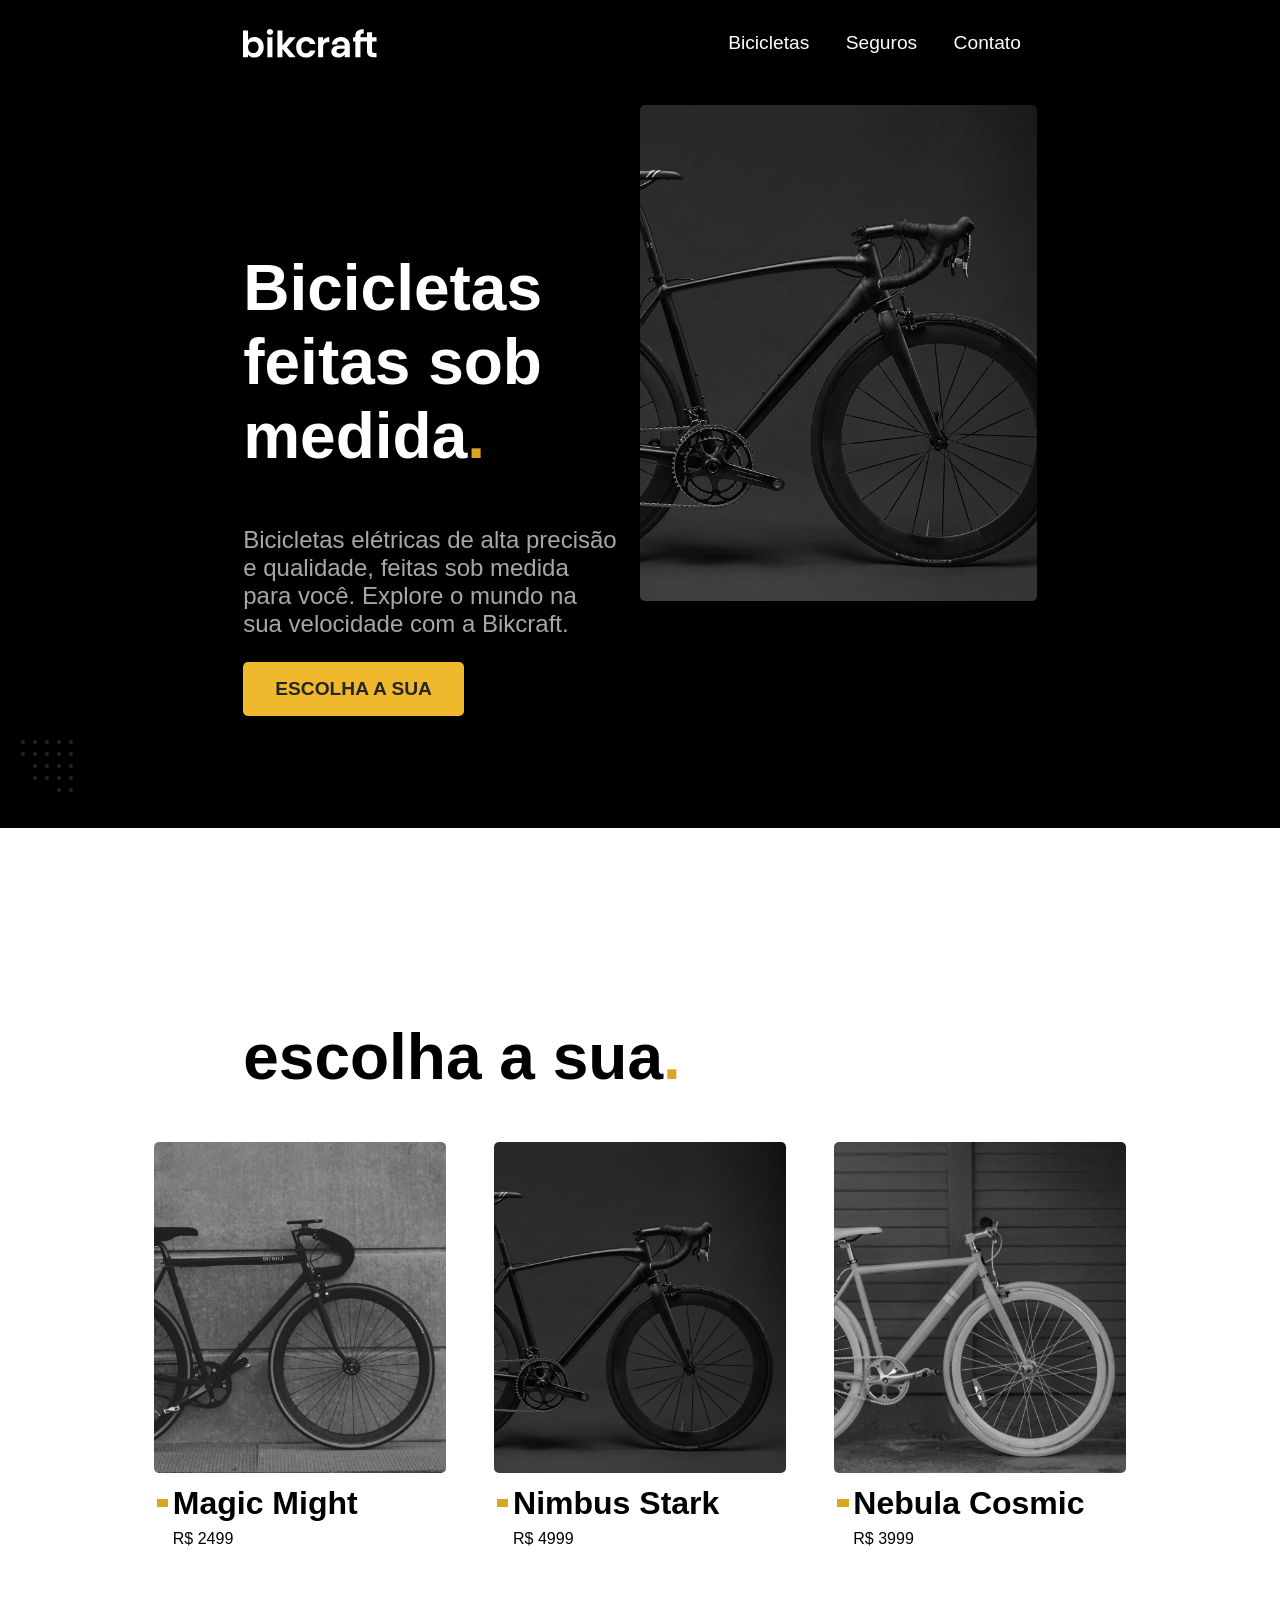
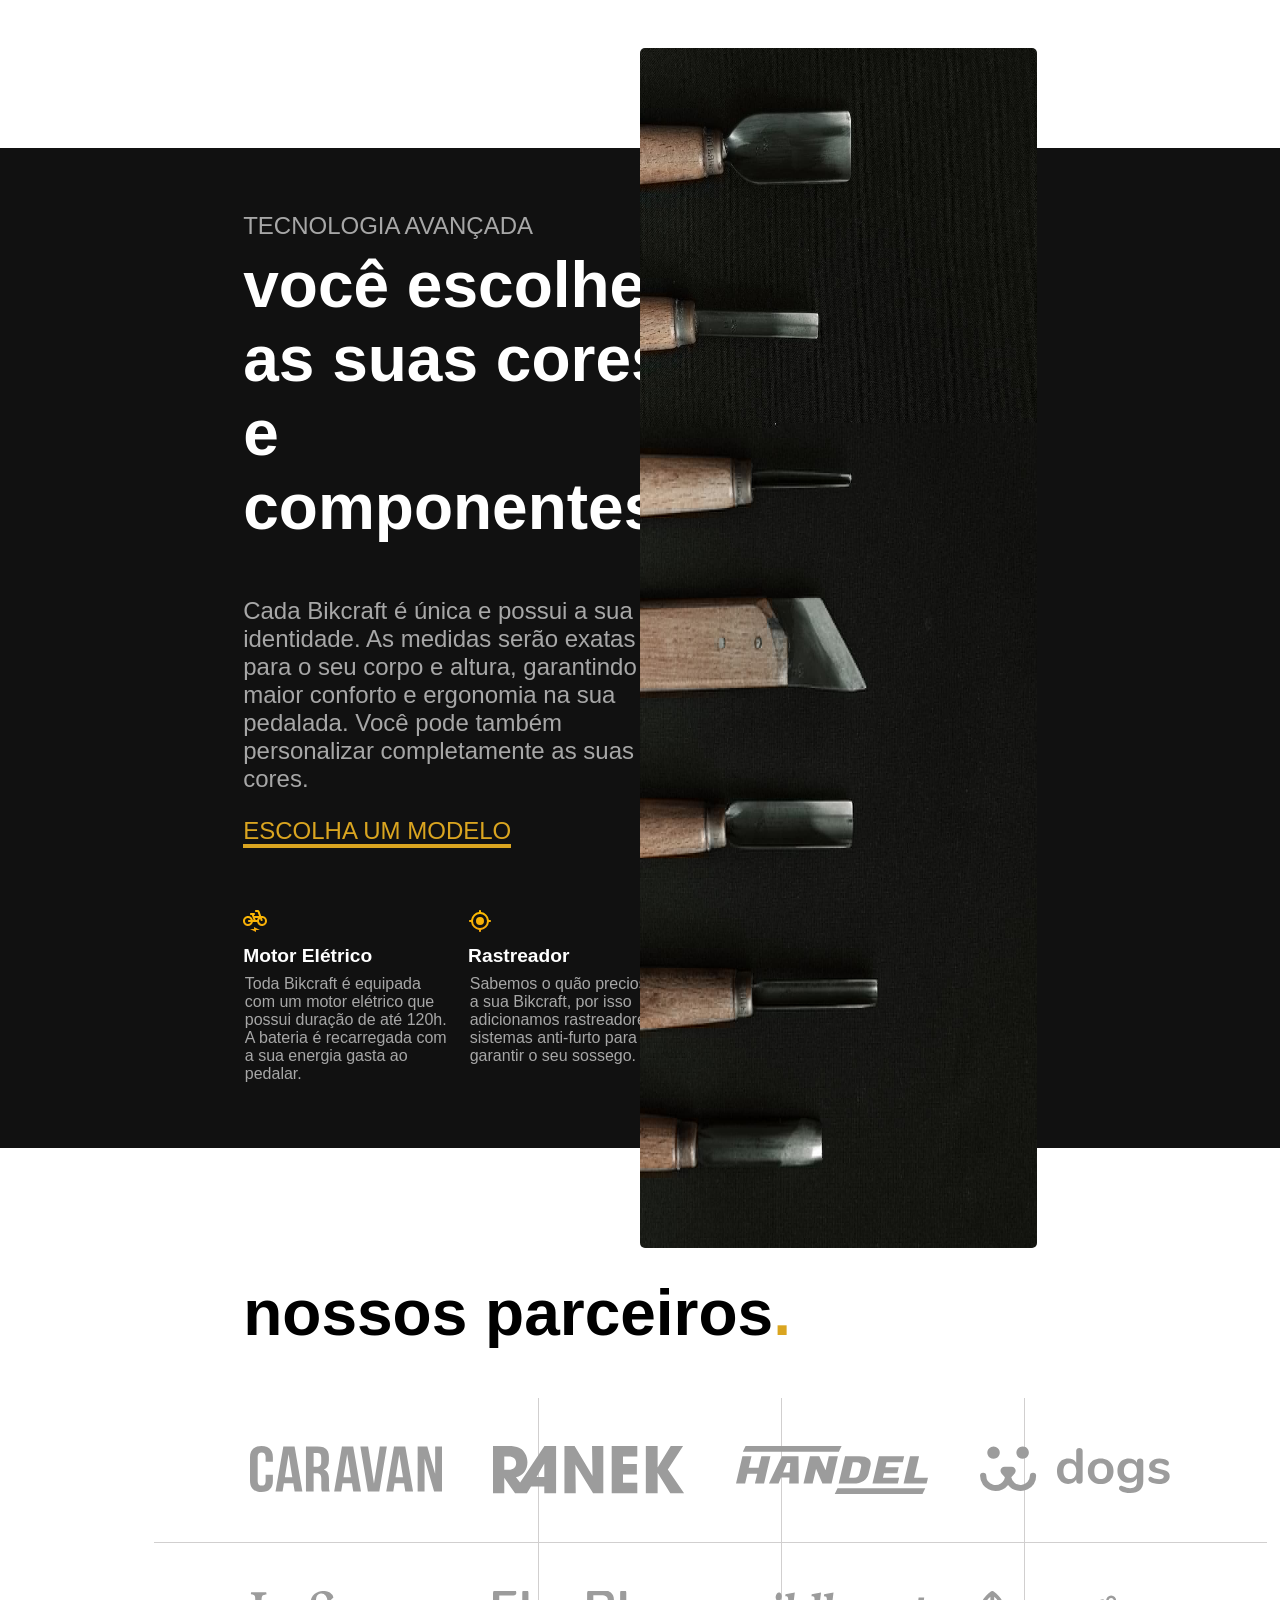
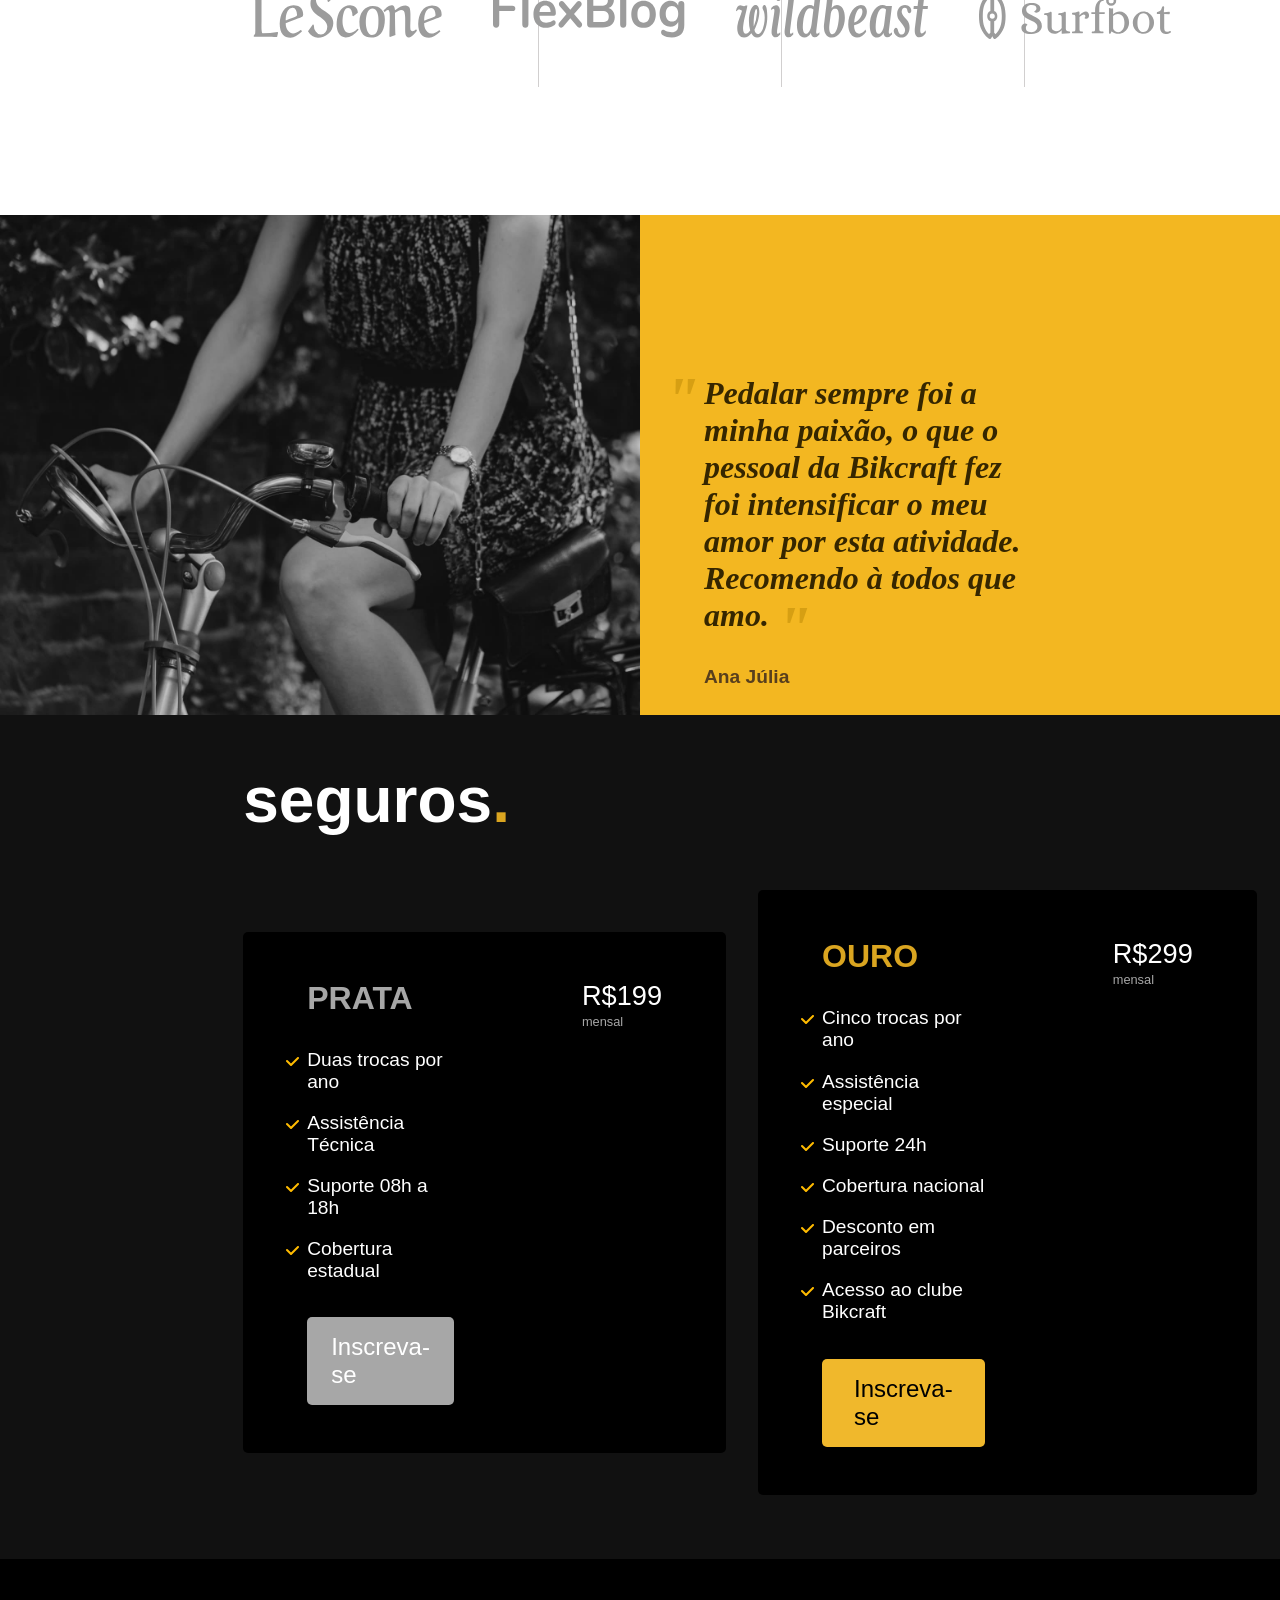
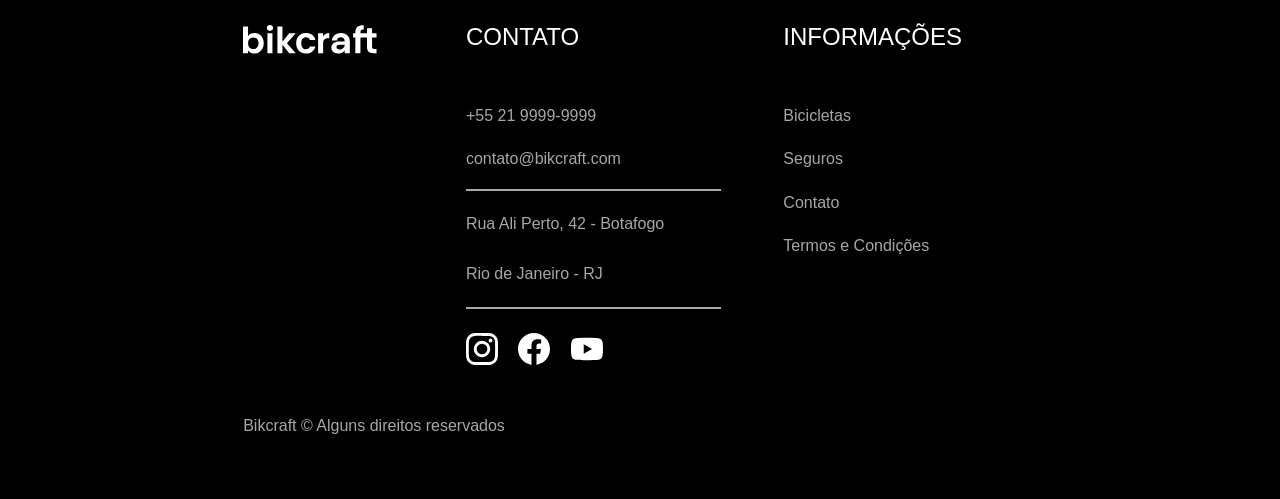
==== index.html @ 7ea86b04 "feat:Primeiro commit - Index e Assets" ====
<!DOCTYPE html>
<html lang="pt-br">

<head>
    <meta charset="UTF-8">
    <meta name="viewport" content="width=device-width, initial-scale=1.0">
    <title>Bikcraft</title>
    <link rel="stylesheet" href="assets/css/style.css">
    <link rel="stylesheet" href="assets/css/index.css">
</head>

<body>
    <div class="home preto">
        <header class="margem-home">
            <img src="assets/img/bikcraft.svg" alt="Logo da Bikcraft">
            <nav>
                <a href="bicicletas.html" class="navegacao1">Bicicletas</a>
                <a href="seguros.html" class="navegacao1">Seguros</a>
                <a href="contato.html" class="navegacao1">Contato</a>
            </nav>
        </header>
        <section class="introducao margem-home">
            <div class="home-tit">
                <h1 class="tit-branco">Bicicletas feitas sob medida<span class="dot">.</span></h1>
                <p class="texto1">Bicicletas elétricas de alta precisão e qualidade, feitas sob medida para você.
                    Explore o mundo na sua
                    velocidade com a Bikcraft.</p>
                <a href="bicicletas.html" class="botao">ESCOLHA A SUA</a>
            </div>
            <div class="img">
                <img src="assets/img/fotos/introducao.jpg" alt="Bicicleta Preta">
            </div>
        </section>
    </div>

    <section class="escolha">
        <h2 class="tit-preto margem-home">escolha a sua<span class="dot">.</span></h2>
        <div class="opcoes">
            <div class="opcao">
                <a href="#">
                    <img src="assets/img/bicicletas/magic-home.jpg" alt="Bicicleta Magic Might preta"><br>
                    <p>Magic Might</p>
                    <span>R$ 2499</span>
                </a>
            </div>
            <div class="opcao">
                <a href="#">
                    <img src="assets/img/bicicletas/nimbus-home.jpg" alt="Bicicleta Nimbus Stark preta"><br>
                    <p>Nimbus Stark</p>
                    <span>R$ 4999</span>
                </a>
            </div>
            <div class="opcao">
                <a href="#">
                    <img src="assets/img/bicicletas/nebula-home.jpg" alt="Bicicleta Nebula Cosmic branca"><br>
                    <p>Nebula Cosmic</p>
                    <span>R$ 3999</span>
                </a>
            </div>
        </div>
    </section>

    <div class="cinza">
        <section class="margem-home tecno">
            <div class="tecno-info">
                <span class="maiusculo texto1">tecnologia avançada</span>
                <h2 class="tit-branco">você escolhe as suas cores e componentes<span class="dot">.</span></h2>
                <p class="texto1">Cada Bikcraft é única e possui a sua identidade. As medidas serão exatas para o seu
                    corpo e altura,
                    garantindo maior conforto e ergonomia na sua pedalada. Você pode também personalizar completamente
                    as
                    suas cores.</p>
                <a href="#" class="maiusculo">Escolha um modelo</a>
                <article class="tecno-info">
                    <div>
                        <img src="assets/img/icones/eletrica.svg" alt="Bicicleta amarela com raio em baixo">
                        <h3>Motor Elétrico</h3>
                        <p class="texto1">Toda Bikcraft é equipada com um motor elétrico que possui duração de até 120h.
                            A bateria é
                            recarregada com a sua energia gasta ao pedalar.</p>
                    </div>
                    <div>
                        <img src="assets/img/icones/rastreador.svg" alt="Alvo/Target amarelo">
                        <h3>Rastreador</h3>
                        <p class="texto1">Sabemos o quão preciosa é a sua Bikcraft, por isso adicionamos rastreadores e
                            sistemas anti-furto
                            para garantir o seu sossego.</p>
                    </div>
                </article>
            </div>
            <div class="img-tecno">
                <img src="assets/img/fotos/tecnologia.jpg" alt="Utensilios de talho de madeira">
            </div>
        </section>
    </div>

    <section class="parceiros">
        <h2 class="tit-preto margem-home">nossos parceiros<span class="dot">.</span></h2>
        <div class="empresas">
            <img src="assets/img/parceiros/caravan.svg" alt="Logo da CARAVAN" class="baixo direita">
            <img src="assets/img/parceiros/ranek.svg" alt="Logo da RANEK" class="baixo direita">
            <img src="assets/img/parceiros/handel.svg" alt="Logo da HANDEL" class="baixo direita">
            <img src="assets/img/parceiros/dogs.svg" alt="Logo da dogs" class="baixo">
            <img src="assets/img/parceiros/lescone.svg" alt="Logo da LeScone" class="direita">
            <img src="assets/img/parceiros/flexblog.svg" alt="Logo da FlexBlog" class="direita">
            <img src="assets/img/parceiros/wildbeast.svg" alt="Logo da wildbeast" class="direita">
            <img src="assets/img/parceiros/surfbot.svg" alt="Logo da Surfbot">
        </div>
    </section>

    <section class="reflexao">
        <img src="assets/img/fotos/depoimento.jpg" alt="Mulher andando de bicicleta">
        <div>
            <p>Pedalar sempre foi a minha paixão, o que o pessoal da Bikcraft fez foi intensificar o meu amor por esta
                atividade. Recomendo à todos que amo.</p>
            <span>Ana Júlia</span>
        </div>
    </section>

    <section class="seguros-home cinza">
        <div class="margem-home">
            <h2 class="tit-branco">seguros<span class="dot">.</span></h2>
            <div class="seguros-opcoes-home">
                <div class="prata-home preto">
                    <div class="texto2 check">
                        <h3 class="tit-prata">PRATA</h3>
                        <p>Duas trocas por ano</p>
                        <p>Assistência Técnica</p>
                        <p>Suporte 08h a 18h</p>
                        <p>Cobertura estadual</p>
                        <a href="#">Inscreva-se</a>
                    </div>
                    <div class="preco-home">
                        <p class="texto2">R$199</p>
                        <span class="texto1">mensal</span>
                    </div>
                </div>
                <div class="ouro-home preto">
                    <div class="texto2 check">
                        <h3 class="tit-ouro">OURO</h3>
                        <p>Cinco trocas por ano</p>
                        <p>Assistência especial</p>
                        <p>Suporte 24h</p>
                        <p>Cobertura nacional</p>
                        <p>Desconto em parceiros</p>
                        <p>Acesso ao clube Bikcraft</p>
                        <a href="#">Inscreva-se</a>
                    </div>
                    <div class="preco-home">
                        <p class="texto2">R$299</p>
                        <span class="texto1">mensal</span>
                    </div>
                </div>
            </div>
        </div>
    </section>

    <footer class="preto">
        <div class="margem-home margem-footer footer-div">
            <img src="assets/img/bikcraft.svg" alt="Logo da Bikcraft">
            <div class="contato">
                <h3 class="maiusculo">contato</h3>
                <a href="#">+55 21 9999-9999</a>
                <a href="#">contato@bikcraft.com</a>
                <hr>
                <p>Rua Ali Perto, 42 - Botafogo</p>
                <p>Rio de Janeiro - RJ</p>
                <hr>
                <div>
                    <img src="assets/img/redes/instagram.svg" alt="Logo do Instagram">
                    <img src="assets/img/redes/facebook.svg" alt="Logo do Facebook">
                    <img src="assets/img/redes/youtube.svg" alt="Logo do Youtube">
                </div>
            </div>
            <div class="footer-infos">
                <h3 class="maiusculo">informações</h3>
                <a href="#">Bicicletas</a>
                <a href="#">Seguros</a>
                <a href="#">Contato</a>
                <a href="#">Termos e Condições</a>
            </div>
        </div>
        <span class="margem-home footer-direitos">Bikcraft © Alguns direitos reservados</span>
    </footer>

</body>

</html>
---- assets/css/style.css ----
.margem-home{
    margin:0 19%;
    position:relative;
}
img{
    max-width:100%;
}

body{
    margin:0;
    font-family: Arial, Helvetica, sans-serif;
}

header{
    display:grid;
    grid-template-columns: 1fr 1fr;
    place-items: center start;
} 
header nav{
    place-self: end;
    padding:2rem 0
}
header nav a{
    margin:0 1rem;
    display:inline-block;
    color:#fff;
    font-size:1.2rem;
    text-decoration:none;
    position:relative;
}
header nav a::after{
    content:'';
    width:0;
    height:2px;
    background:black;
    position:absolute;
    left:0;
    bottom:-0.1rem;
    transition: 0.7s ease-in-out;
}
header nav a:hover::after{
    content:'';
    width:100%;
    height:2px;
    background:white;
    position:absolute;
    left:0;
    bottom:-0.1rem
}

footer{
    padding-bottom:4rem;
}
.footer-div{
    display:grid;
    grid-template-columns: 20% 1fr 1fr;
    color:#a7a7a7;
    gap:4rem
}
.margem-footer{
    padding-top:4rem;
    padding-bottom: 3rem;
}
.contato{
    display:flex;
    flex-direction: column;
}
.footer-infos{
    display:flex;
    flex-direction: column;
}
.contato hr{
    width:100%;
    border:1px solid;
}
.contato p{
    margin:1rem 0
}
.contato div img{
    margin-right:1rem;
    margin-top:1rem
}
footer a{
    text-decoration:none;
    color:#a7a7a7;
    margin:0.8rem 0;
}
footer a:first-of-type{
    margin-top:2rem;
}

footer a:hover{
    color: #d1cfcf;
}
footer h3{
    margin-top:0;
    font-size:1.5rem;
    color:white;
    font-weight: 200;
}

.footer-direitos{
    color:#a7a7a7;
}
.preto{
    background:#000
}
.branco{
    background:#fff
}
.cinza{
    background: #111;
}
.cinza-claro{
    background:#f7f7f7
}
.tit-branco{
    color:#fff;
    font-size:4rem;
}
.tit-preto{
    color:#000;
    font-size:4rem;
}
.tit-prata{
    margin:2rem 0;
    font-size:2rem;
    color:#a7a7a7
}
.tit-ouro{
    margin:2rem 0;
    font-size:2rem;
    color:goldenrod
}

.texto1{
    font-size:1.5rem;
    color:#a7a7a7
}
.texto2{
    font-size:1.5rem;
    color:#fff
}
.botao{
    padding:1rem 2rem;
    text-decoration:none;
    font-size:1.2rem;
    display:inline-block;
    color:rgb(39, 37, 37);
    font-weight: bold;
    border-radius:5px;
}
.maiusculo{
    text-transform: uppercase;
}
.dot{
    color:goldenrod;
}

.esquerda{
    border-left:1px solid #d1cfcf
}
.baixo{
    border-bottom:1px solid #d1cfcf
}
.cima{
    border-top:1px solid #d1cfcf
}
.direita{
    border-right:1px solid #d1cfcf
}
---- assets/css/index.css ----
/* PAGINA PRINCIPAL */
.home{
    display:grid;
    grid-template-rows: auto auto;
}

.introducao{
    display:grid;
    grid-template-columns: 1fr 1fr;
    place-items: center;
    gap:2.5rem;
    position:relative;
}
.introducao::after{
    content: url(../img/dec/bottom-left.svg);
    position:absolute;
    bottom:2rem;
    left:-28%
}
.img{
    position:absolute;
    width:50%;
    height:95%;
    right:0;
}
.img img{
    display:flex;
    width:100%;
    height:auto;
    border-radius:5px;
}
.home-tit{
    padding:7rem 0
}
.home-tit a{
    background:rgb(240, 184, 44);
}
.home-tit a:hover{
    background: rgb(255, 169, 40);
}

.escolha{
    margin:12rem 0
}

.opcoes{
    display:grid;
    grid-template-columns: 1fr 1fr 1fr;
    gap:3rem;
    margin:3rem 12%
}
.opcao a{
    text-decoration: none;
    color:black;
}
.opcao img{
    border-radius:5px;
}
.opcao span, .opcao p{
    margin: 0.5rem 1.2rem;
    display:block
}
.opcao p{
    font-size:2rem;
    font-weight: bold;
    position:relative;  
    transition:0.5s ease;
}
.opcao p::before{
    content:'';
    width:0.7rem;
    height:0.5rem;
    background:goldenrod;
    position:absolute;
    top:40%;
    left:-1rem;
    transition:0.5s ease;
}
.opcao:hover.opcao p::before{
    width:1.5rem;
    left:-1.8rem
}
.opcao:hover.opcao p{
    margin-left:2rem;
}

.tecno{
    display:grid;
    grid-template-columns: 1fr 1fr;
    position:relative;
    gap:8rem
}
.img-tecno{
    position:absolute;
    width:50%;
    height:100%;
    right:0;
    top:-10%
}
.img-tecno img{
    display:flex;
    width:100%;
    height:120%;
    border-radius:5px;
}
.tecno article{
    display:grid;
    grid-template-columns: 1fr 1fr;
    gap:1rem
}
.tecno-info{
    margin-bottom:2rem;
    margin-top:4rem;
}
.tecno-info h2{
    margin-top:0.5rem
}
.tecno-info a{
    text-decoration:none;
    color:goldenrod;
    font-size:1.5rem;
    border-bottom:4px solid goldenrod;
}
.tecno-info a:hover{
    text-decoration:none;
    color: white;
    font-size:1.5rem;
    border-bottom:4px solid white;
}

.tecno-info article p{
    font-size:1rem;
    margin:0.1rem
}
.tecno-info article h3{
    font-size:1.2rem;
    color:white;
    font-weight: bold;
    margin:0.5rem 0
}
.tecno-info article img{
    width:1.5rem
}
.parceiros{
    margin:8rem 0
}
.empresas{
    display:grid;
    grid-template-columns: repeat(4, 1fr);
    margin:3rem 12%;
}
.empresas img{
    padding:3rem 6rem;
    width:12rem;
    height:3rem
}

.reflexao{
    display:grid;
    grid-template-columns: 1fr 1fr;
    margin-bottom: 0;                                                                                       
}
.reflexao img{
    object-fit:cover;
    height:500px;
    width:100%
}

.reflexao div{
    background:rgb(243, 183, 33);
}
.reflexao p{
    font-style: italic;
    font-size: 2rem;
    width:50%;
    margin:2rem 4rem;
    font-family: "Merriweather", serif;
    font-weight: 900;
    margin-top:10rem;
    color:rgb(53, 38, 0);
    position:relative
}
.reflexao span{
    margin:0 4rem;
    font-weight: bold;
    color: #583f1d;
    font-size:1.2rem
}
.reflexao p::before{
    content: '"';
    font-family:"Merriweather", serif;
    font-size:4rem;
    position:absolute;
    left:-2.5rem;
    top:-0.8rem;
    color:rgb(214, 159, 19)
}
.reflexao p::after{
    content: '"';
    font-family: "Merriweather", serif;
    font-size:4rem;
    position:absolute;
    left:4.5rem;
    bottom:-2.0rem;
    color:rgb(214, 159, 19)
}
.seguros-home{
    padding-bottom:4rem;
}
.seguros-home h2{
    margin-top: 0;
    padding-top:3rem;
}
.seguros-opcoes-home{
    display:grid;
    grid-template-columns:auto auto;
    gap:2rem;
    place-items: center;
}

.prata-home{
    width:auto;
    height:auto;
    display:grid;
    grid-template-columns: auto auto;
    border-radius:5px;
}
.prata-home div{
    margin:3rem 4rem;
}
.prata-home .check a{
    display: inline-block;
    margin-top:1rem;
    padding:1rem 1.5rem;
    border-radius:5px;
    background:#a7a7a7;
    color:white;
    text-decoration: none;
    font-weight: 500;
}
.prata-home .check a:hover{
    background: #8b8b8b;
}
.preco-home{
    place-self: start end;
}
.preco-home p{
    margin-bottom:0
}
.preco-home span{
    font-size:0.8rem
}
.check p{
    font-size:1.2rem
}
.ouro-home{
    width:auto;
    height:auto;
    display:grid;
    grid-template-columns: auto auto;
    border-radius:5px;
    margin-bottom:0
}
.ouro-home div{
    margin:3rem 4rem;
}
.preco-home{
    align-items: end;
}
.preco-home p{
    margin-bottom:0;
    margin-top:0;
    font-size:1.7rem
}
.preco-home span{
    font-size:0.8rem
}
.check p{
    font-size:1.2rem;
    position:relative;
}
.check p::before{
    content: url(../img/icones/lista.svg);
    position:absolute;
    left:-1.3rem
}
.check{
    margin-top:1rem !important;
}
.ouro-home .check a{
    display: inline-block;
    margin-top:1rem;
    padding:1rem 2rem;
    border-radius:5px;
    background:rgb(240, 184, 44);
    color:black;
    text-decoration: none;
    font-weight: 500;
}
.ouro-home .check a:hover{
    background: rgb(255, 169, 40);
}
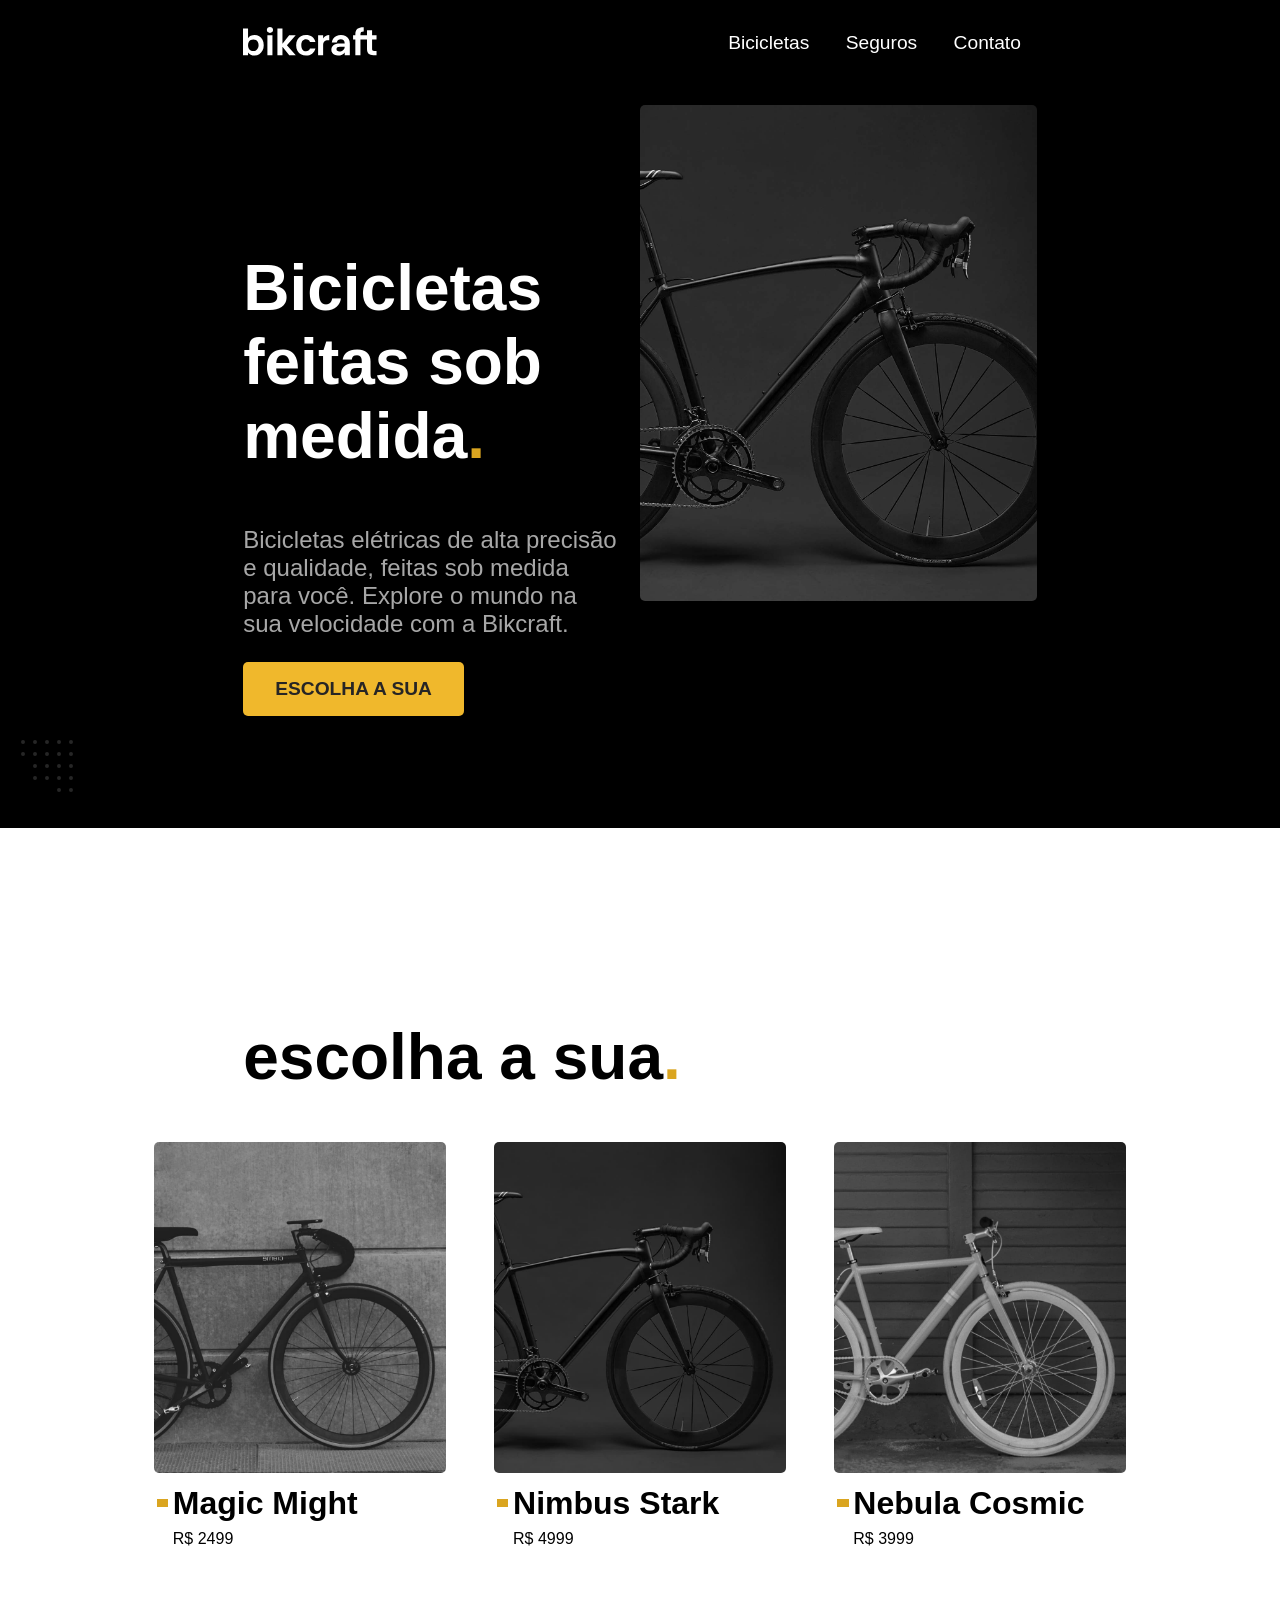
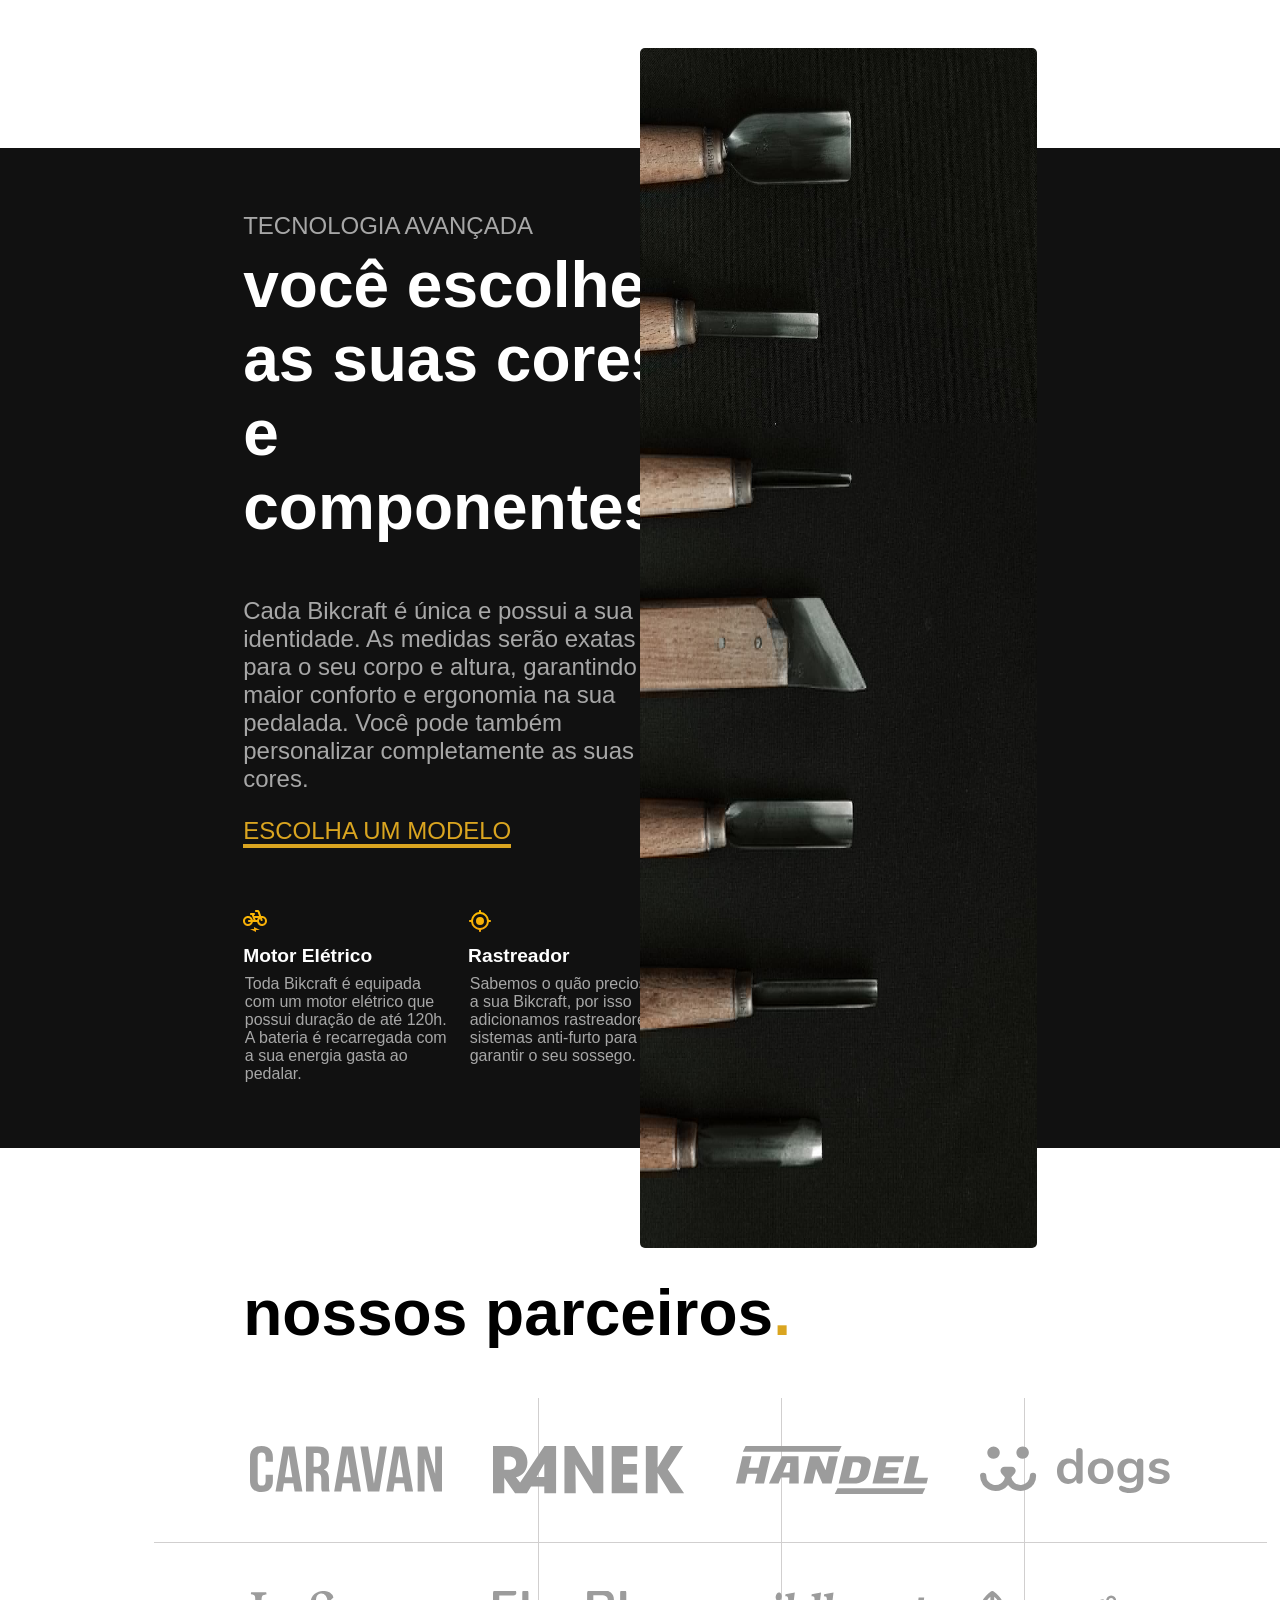
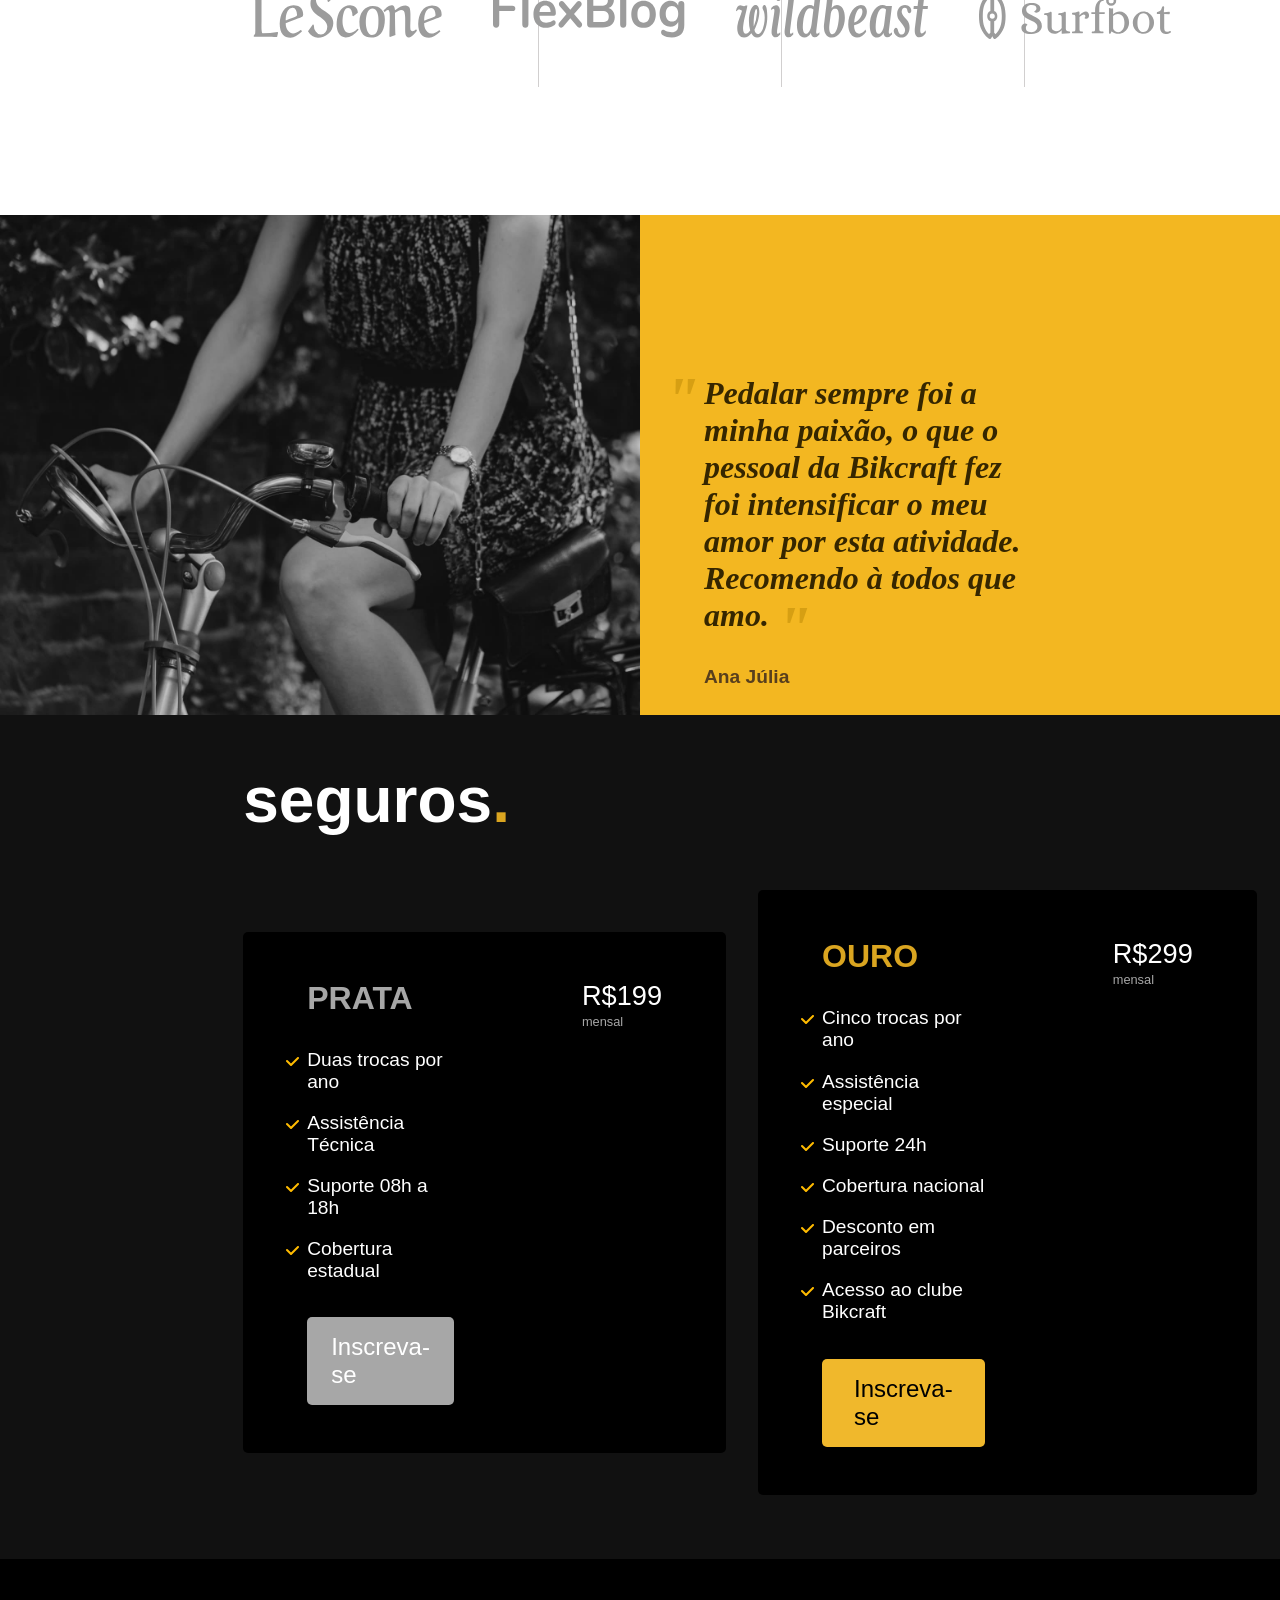
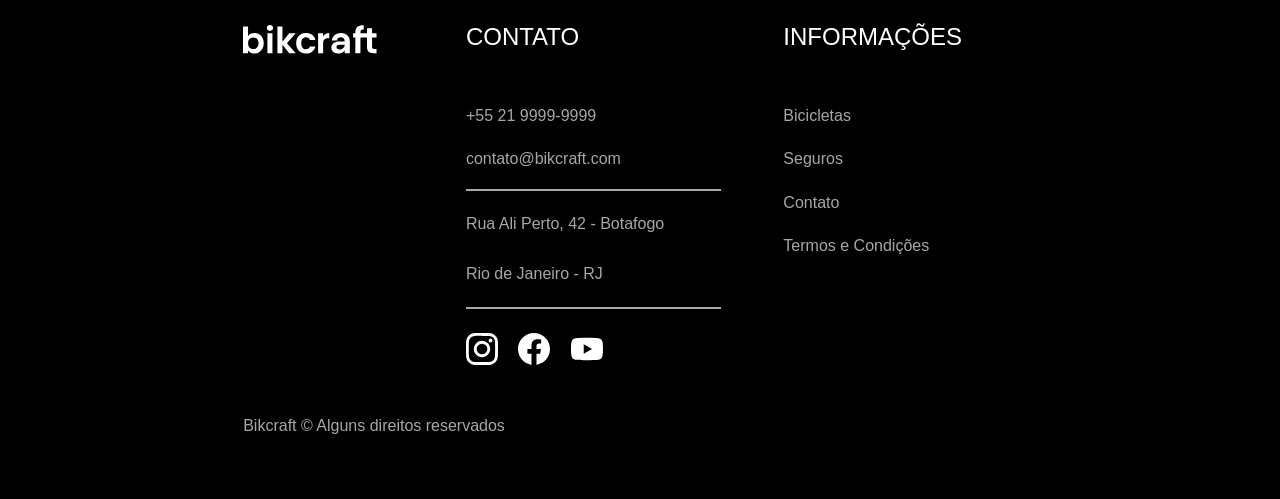
==== commit 5709f40b: "feat: Refatoração dos links e página de orçamento iniciada(em andamento)" ====
--- a/index.html
+++ b/index.html
@@ -12,7 +12,7 @@
 <body>
     <div class="home preto">
         <header class="margem-home">
-            <img src="assets/img/bikcraft.svg" alt="Logo da Bikcraft">
+            <a href="index.html"><img src="assets/img/bikcraft.svg" alt="Logo da Bikcraft"></a>
             <nav>
                 <a href="bicicletas.html" class="navegacao1">Bicicletas</a>
                 <a href="seguros.html" class="navegacao1">Seguros</a>
@@ -37,21 +37,21 @@
         <h2 class="tit-preto margem-home">escolha a sua<span class="dot">.</span></h2>
         <div class="opcoes">
             <div class="opcao">
-                <a href="#">
+                <a href="bicicletas/magic.html">
                     <img src="assets/img/bicicletas/magic-home.jpg" alt="Bicicleta Magic Might preta"><br>
                     <p>Magic Might</p>
                     <span>R$ 2499</span>
                 </a>
             </div>
             <div class="opcao">
-                <a href="#">
+                <a href="bicicletas/nimbus.html">
                     <img src="assets/img/bicicletas/nimbus-home.jpg" alt="Bicicleta Nimbus Stark preta"><br>
                     <p>Nimbus Stark</p>
                     <span>R$ 4999</span>
                 </a>
             </div>
             <div class="opcao">
-                <a href="#">
+                <a href="bicicletas/nebula.html">
                     <img src="assets/img/bicicletas/nebula-home.jpg" alt="Bicicleta Nebula Cosmic branca"><br>
                     <p>Nebula Cosmic</p>
                     <span>R$ 3999</span>
@@ -70,7 +70,7 @@
                     garantindo maior conforto e ergonomia na sua pedalada. Você pode também personalizar completamente
                     as
                     suas cores.</p>
-                <a href="#" class="maiusculo">Escolha um modelo</a>
+                <a href="bicicletas.html" class="maiusculo">Escolha um modelo</a>
                 <article class="tecno-info">
                     <div>
                         <img src="assets/img/icones/eletrica.svg" alt="Bicicleta amarela com raio em baixo">
@@ -128,7 +128,7 @@
                         <p>Assistência Técnica</p>
                         <p>Suporte 08h a 18h</p>
                         <p>Cobertura estadual</p>
-                        <a href="#">Inscreva-se</a>
+                        <a href="orcamento.html">Inscreva-se</a>
                     </div>
                     <div class="preco-home">
                         <p class="texto2">R$199</p>
@@ -144,7 +144,7 @@
                         <p>Cobertura nacional</p>
                         <p>Desconto em parceiros</p>
                         <p>Acesso ao clube Bikcraft</p>
-                        <a href="#">Inscreva-se</a>
+                        <a href="orcamento.html">Inscreva-se</a>
                     </div>
                     <div class="preco-home">
                         <p class="texto2">R$299</p>
@@ -160,8 +160,8 @@
             <img src="assets/img/bikcraft.svg" alt="Logo da Bikcraft">
             <div class="contato">
                 <h3 class="maiusculo">contato</h3>
-                <a href="#">+55 21 9999-9999</a>
-                <a href="#">contato@bikcraft.com</a>
+                <a href="tel:+55 21 9999-9999">+55 21 9999-9999</a>
+                <a href="mailto:contato@bikcraft.com">contato@bikcraft.com</a>
                 <hr>
                 <p>Rua Ali Perto, 42 - Botafogo</p>
                 <p>Rio de Janeiro - RJ</p>
@@ -174,10 +174,10 @@
             </div>
             <div class="footer-infos">
                 <h3 class="maiusculo">informações</h3>
-                <a href="#">Bicicletas</a>
-                <a href="#">Seguros</a>
-                <a href="#">Contato</a>
-                <a href="#">Termos e Condições</a>
+                <a href="bicicletas.html">Bicicletas</a>
+                <a href="seguros.html">Seguros</a>
+                <a href="contato.html">Contato</a>
+                <a href="termos.html">Termos e Condições</a>
             </div>
         </div>
         <span class="margem-home footer-direitos">Bikcraft © Alguns direitos reservados</span>
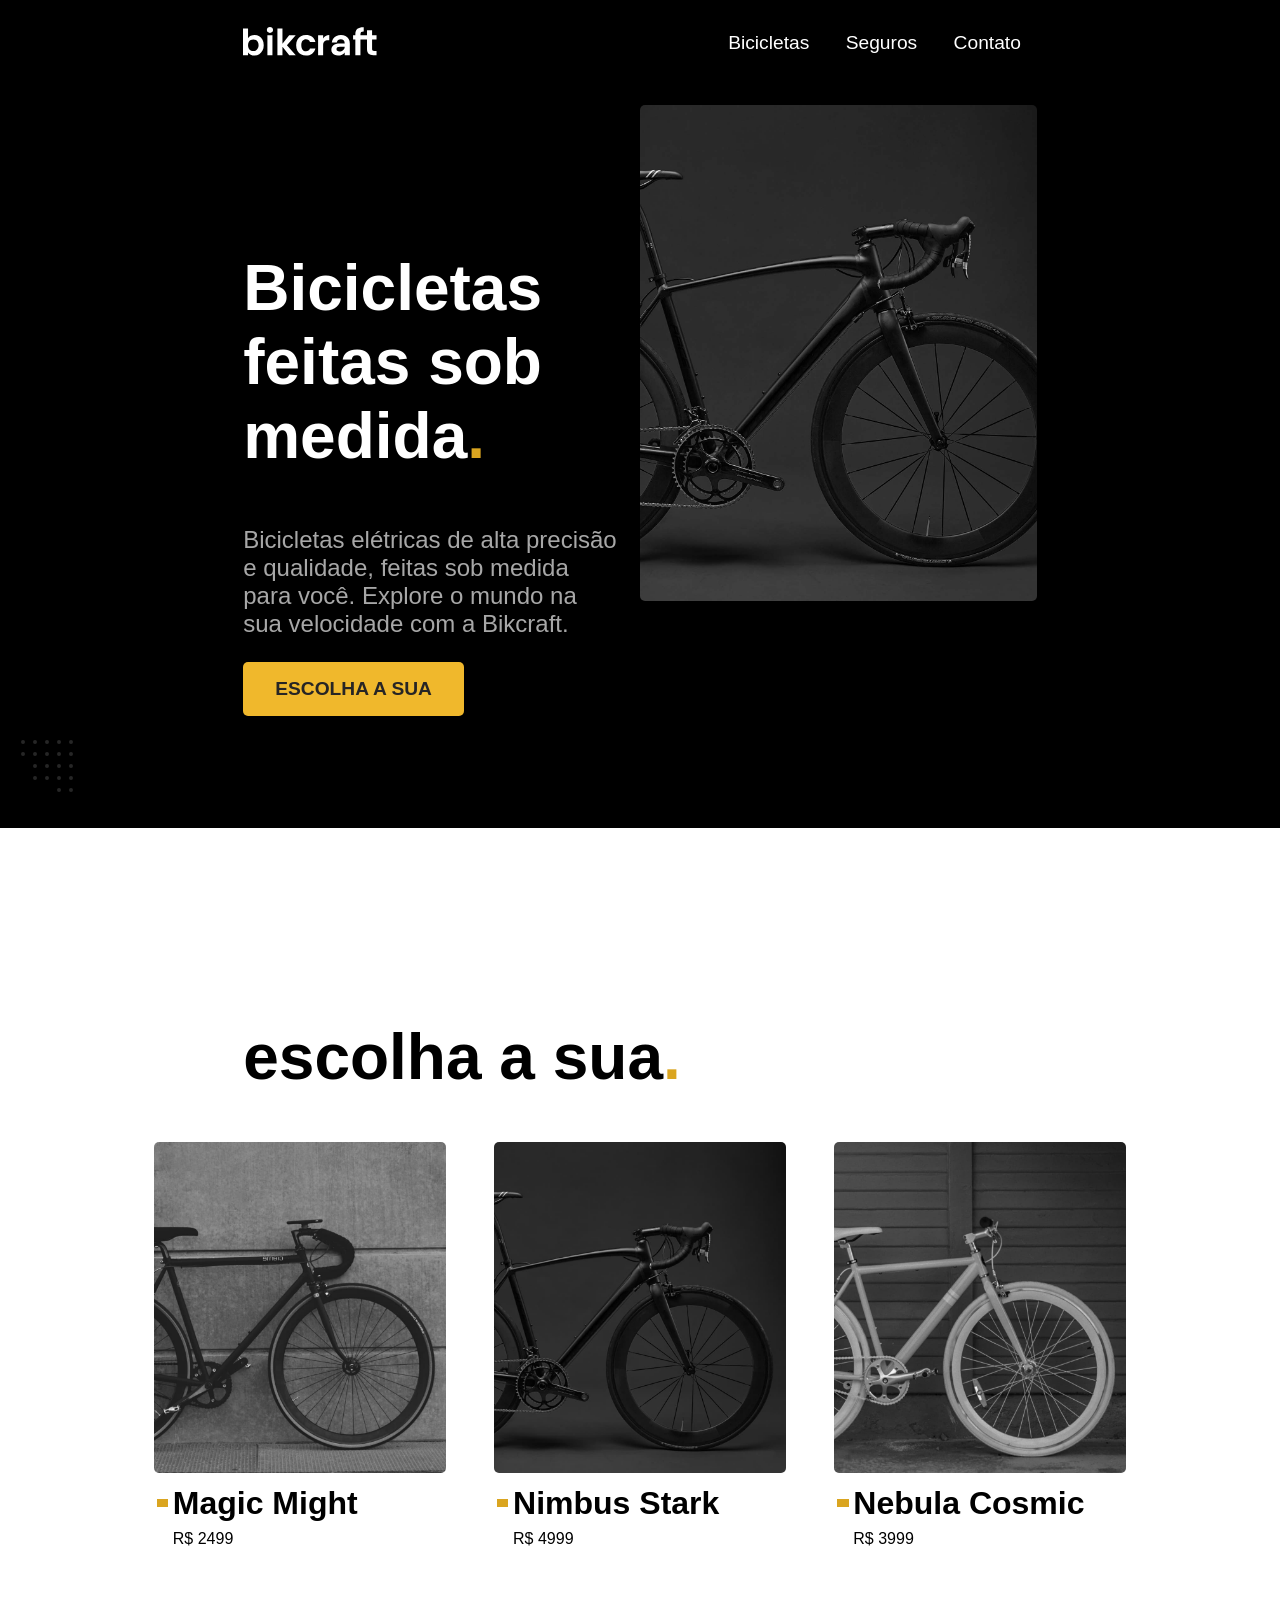
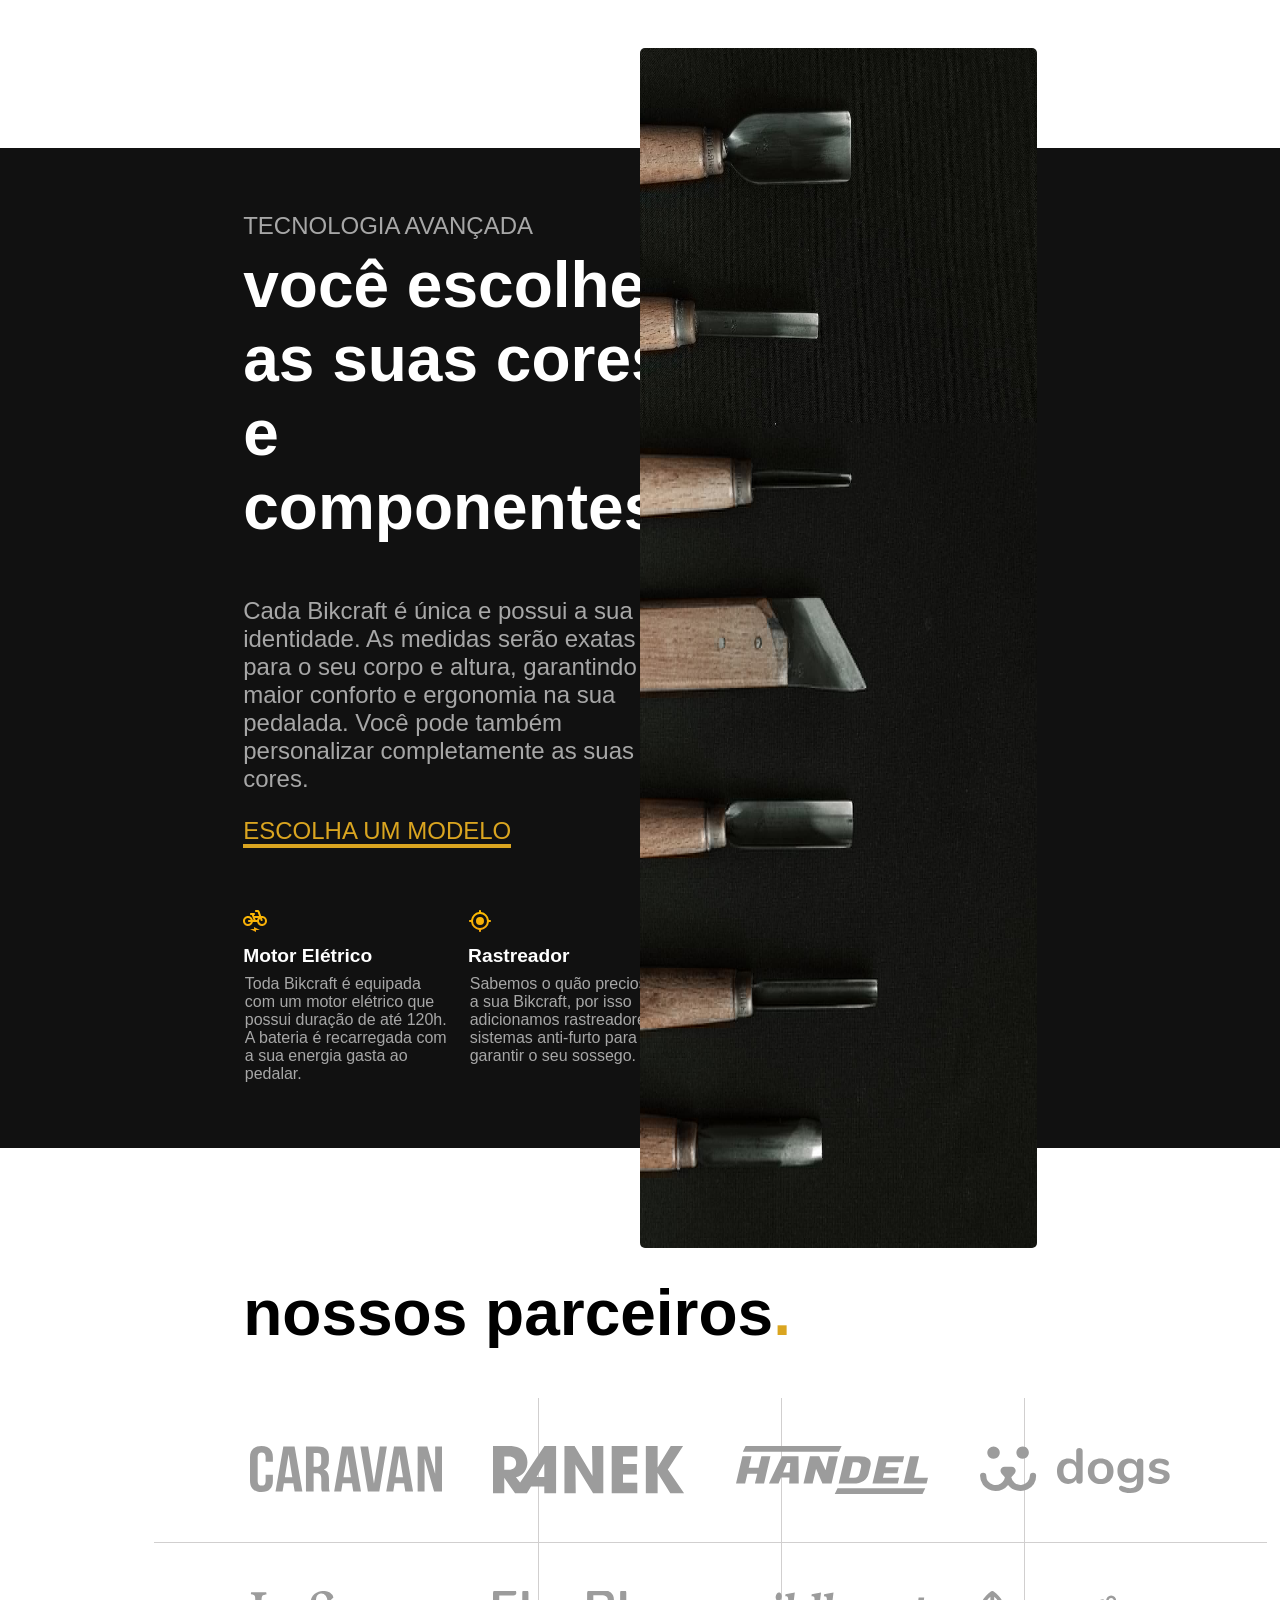
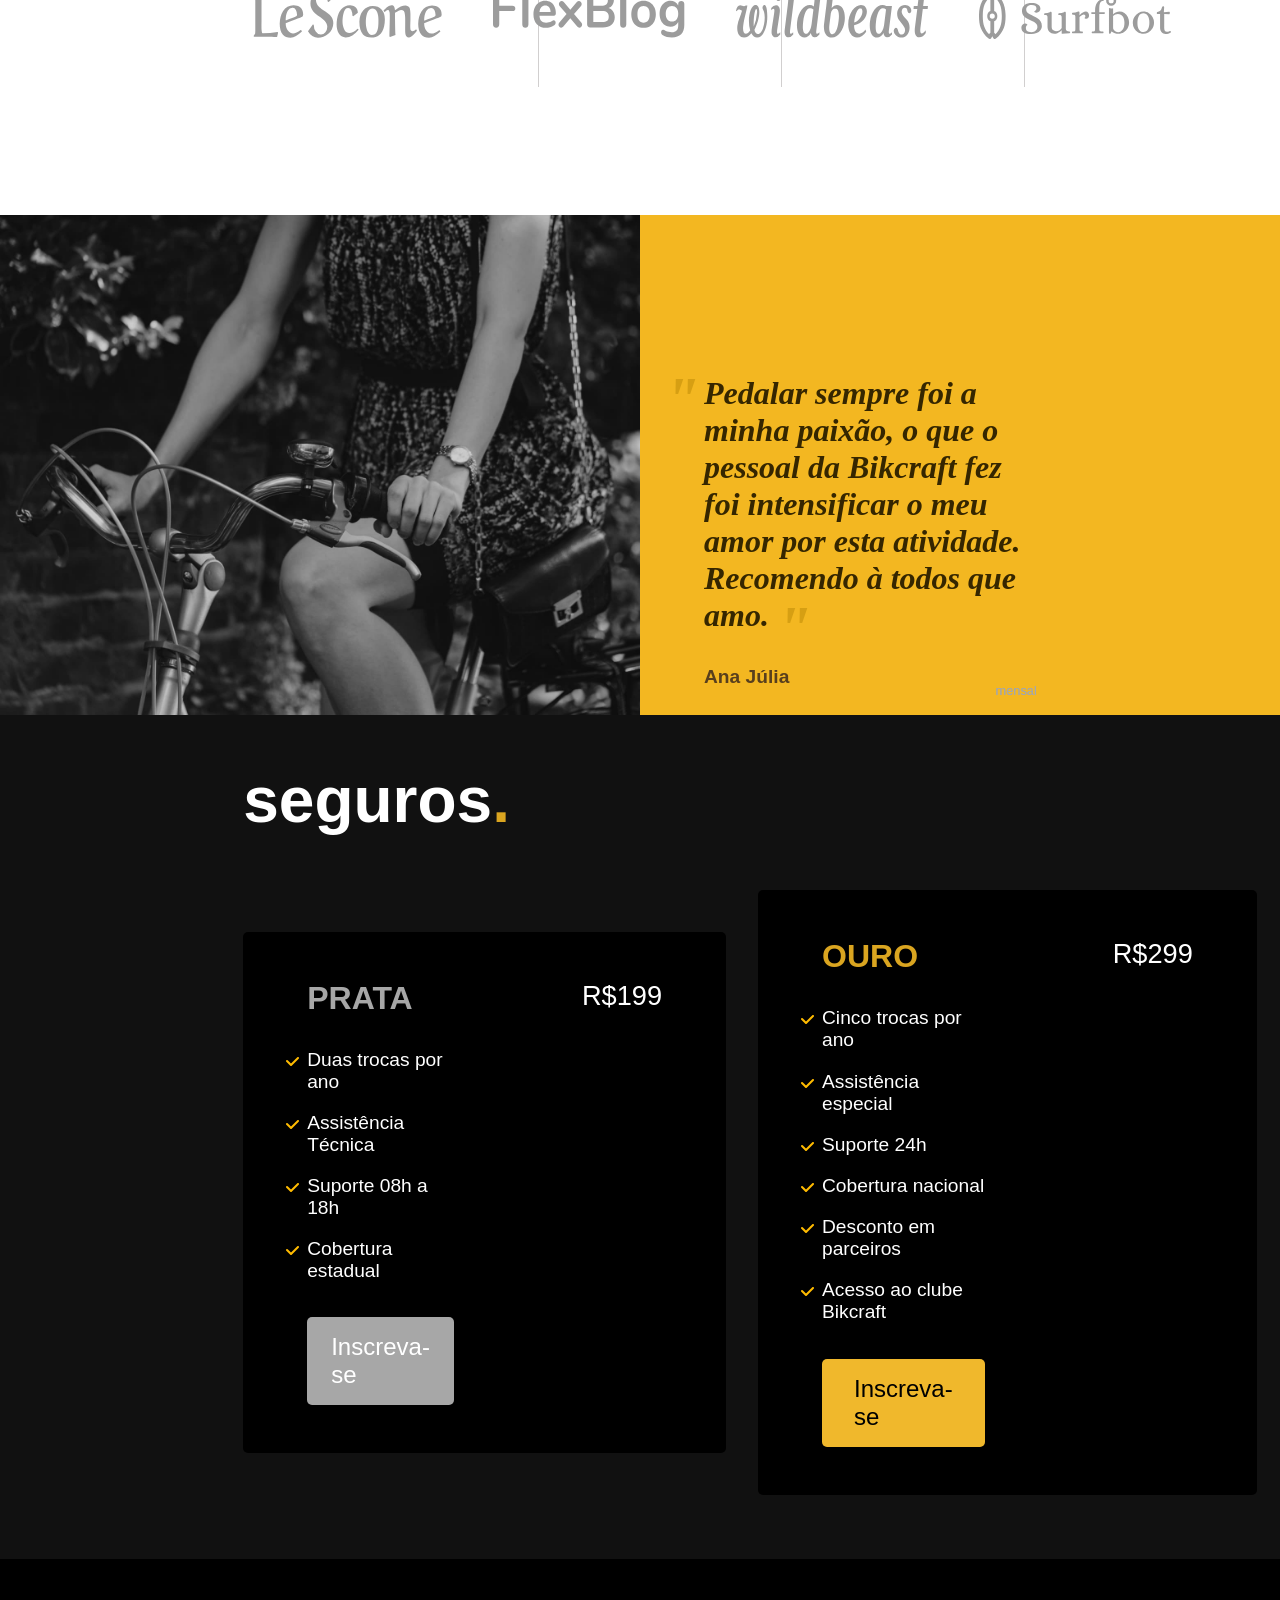
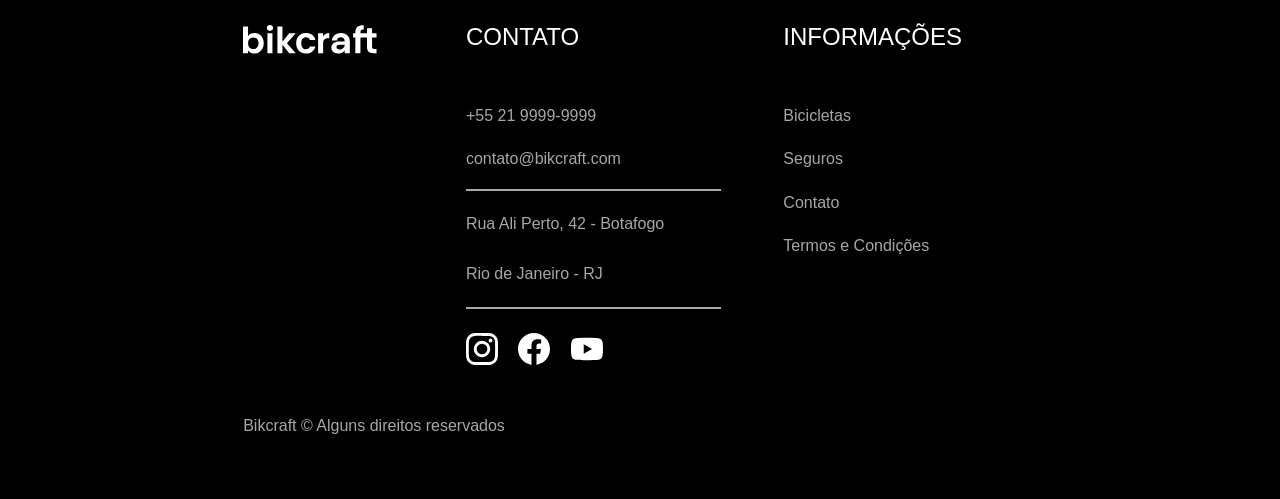
==== commit 8a6e04e7: "feat: Implementação de JavaScript básico na Navegação do site" ====
--- a/index.html
+++ b/index.html
@@ -182,7 +182,6 @@
         </div>
         <span class="margem-home footer-direitos">Bikcraft © Alguns direitos reservados</span>
     </footer>
-
+    <script src="./assets/js/script.js"></script>
 </body>
-
 </html>
--- a/assets/css/style.css
+++ b/assets/css/style.css
@@ -30,22 +30,29 @@
 }
 header nav a::after{
     content:'';
-    width:0;
     height:2px;
     background:black;
     position:absolute;
     left:0;
     bottom:-0.1rem;
-    transition: 0.7s ease-in-out;
 }
 header nav a:hover::after{
     content:'';
-    width:100%;
     height:2px;
     background:white;
     position:absolute;
     left:0;
-    bottom:-0.1rem
+    bottom:-0.1rem;
+    animation:sublinhado 0.5s both;
+}
+
+@keyframes sublinhado{
+    to{
+        width:100%
+    }
+    from{
+        width:0%
+    }
 }
 
 footer{
@@ -169,6 +176,27 @@
 .direita{
     border-right:1px solid #d1cfcf
 }
-
-
-
+.ativo::after{
+    content:'';
+    width:100%;
+    height:2px;
+    background:white;
+    position:absolute;
+    left:0;
+    bottom:-0.1rem;
+}
+
+@media (max-width:768px){
+    nav{
+        display:flex;
+        flex-direction: column;
+        gap:1rem;
+        padding-bottom:0
+    }
+    .footer-div{
+        margin:0 2rem
+    }
+
+}
+
+
--- a/assets/css/index.css
+++ b/assets/css/index.css
@@ -248,7 +248,10 @@
     margin-bottom:0
 }
 .preco-home span{
-    font-size:0.8rem
+    font-size:0.8rem;
+    position:absolute;
+    top:-2rem;
+    right:0
 }
 .check p{
     font-size:1.2rem
@@ -299,4 +302,59 @@
 }
 .ouro-home .check a:hover{
     background: rgb(255, 169, 40);
+}
+
+@media (max-width:768px){
+    .introducao{
+        padding-top:0;
+        grid-template-columns: 1fr;
+        grid-template-rows: auto auto; 
+    }
+    .introducao .img img{
+        display:none;
+    }
+    .opcoes{
+        grid-template-columns: 1fr;
+    }
+    .img-tecno{
+        display:none
+    }
+    .empresas{
+        grid-template-columns: 1fr 1fr;
+    }
+    .empresas img{
+        border:none;
+        place-self:center;
+    }
+    .reflexao{
+        grid-template-columns: 1fr;
+    }
+    .reflexao div{
+        padding-bottom:4rem
+    }
+    .reflexao div p{
+        margin:2rem auto
+    }
+    .reflexao div span{
+        margin: 25%;
+        display:inline
+    }
+    .seguros-opcoes-home{
+        grid-template-columns: 1fr;
+    }
+    .check a{
+        width:90%
+    }
+    .preco-home{
+        position: relative;
+    }
+    .preco-home span{
+        top:2rem
+    }
+    .prata-home{
+        width:110%
+    }
+    .ouro-home{
+        width:130%
+    }
 }
